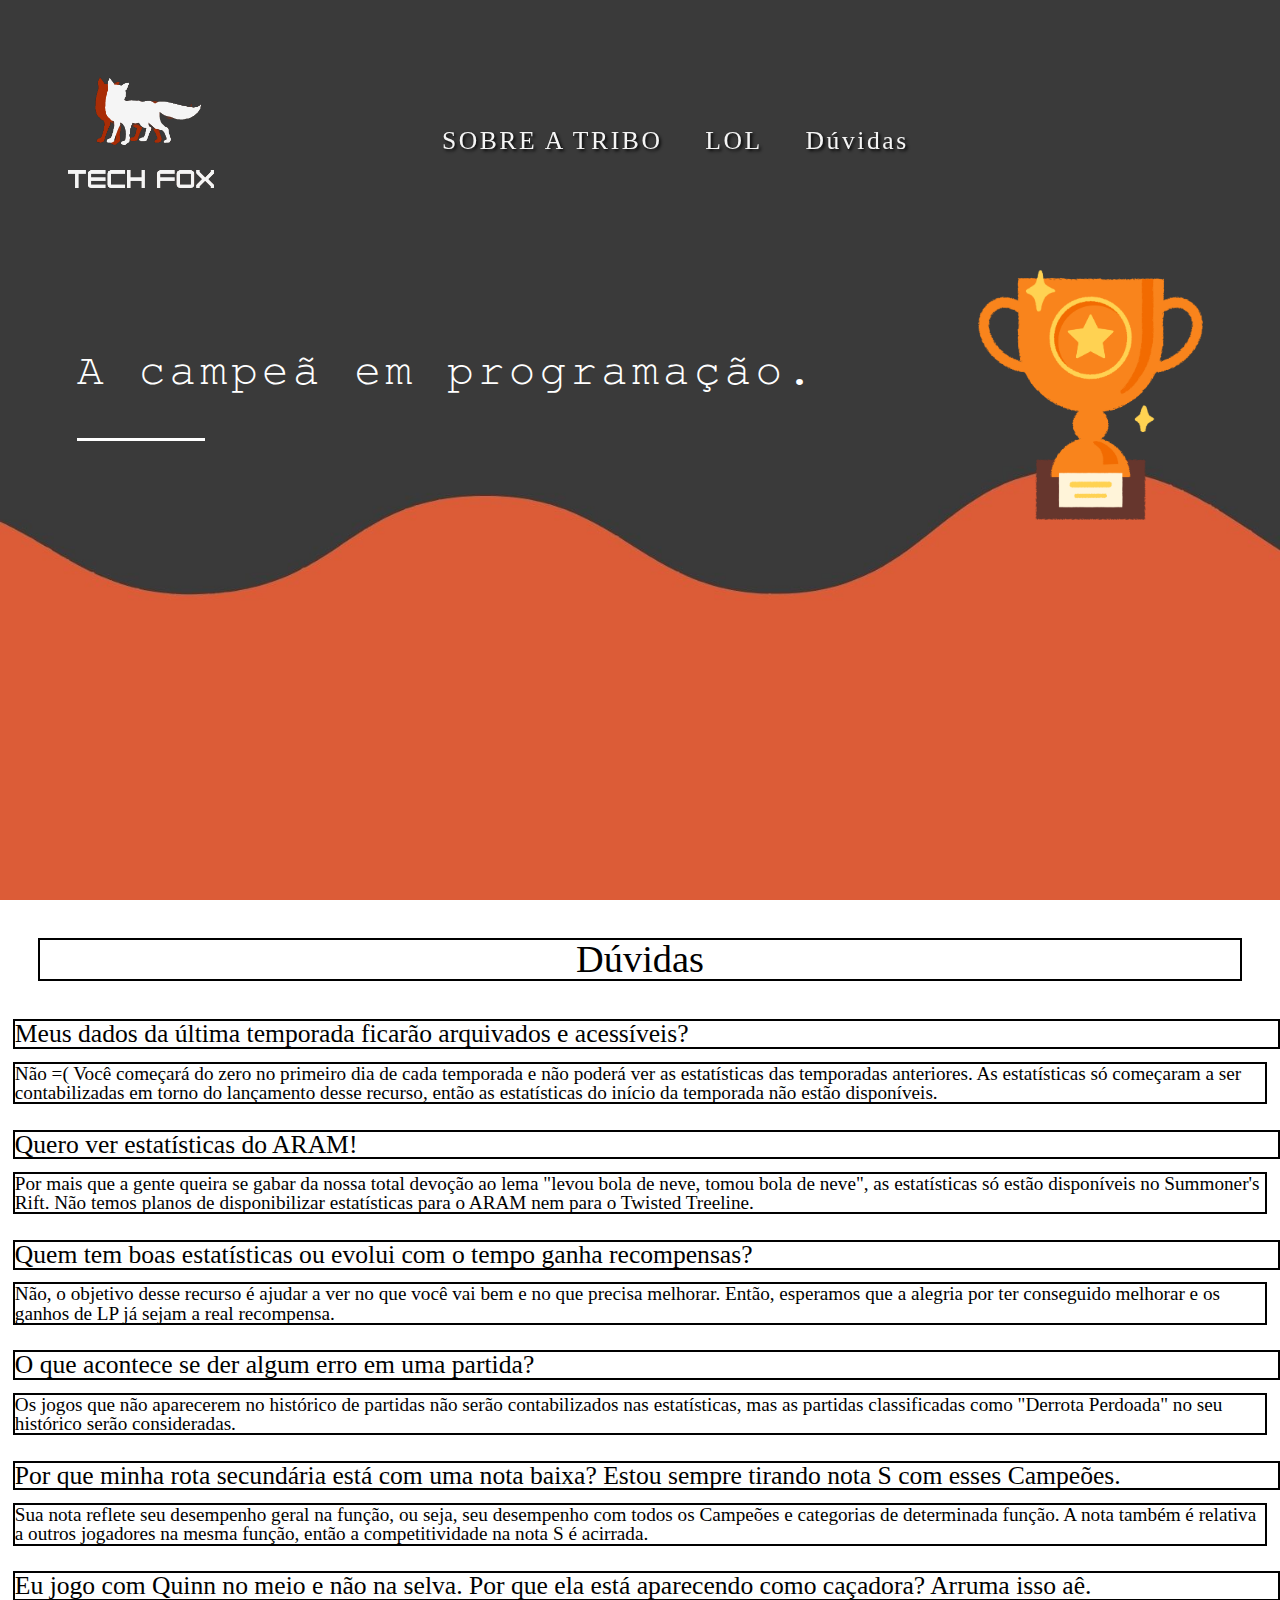
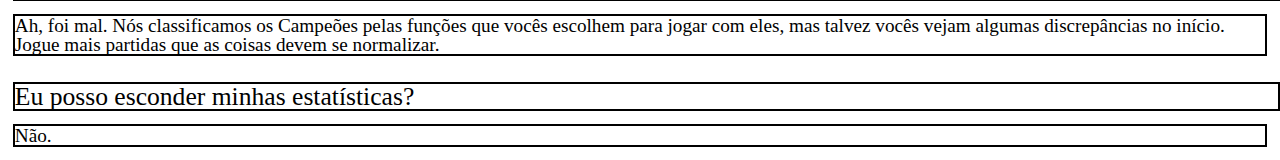
==== duvidas.html @ dd0051ae "Site" ====
<!DOCTYPE html>
<html lang="en">
<head>
    <meta charset="UTF-8">
    <meta http-equiv="X-UA-Compatible" content="IE=edge">
    <meta name="viewport" content="width=device-width, initial-scale=1.0">
    <link rel="stylesheet" type="text/css" href="css/reset.css">
    <link rel="stylesheet" type="text/css" href="css-site/cabecalho-tf.css">
    <link rel="stylesheet" type="text/css" href="css-site/inicio-tf.css">
    <link rel="stylesheet" type="text/css" href="css-site/sobreatribo-tf.css">
    <link rel="stylesheet" type="text/css" href="css-site/dúvidas-tf.css">
    <link rel="icon" href="img-site/icon-tf.png" type="image/x-icon"/>
    <title>Tech Fox</title>
</head>
<body>
    <header id="menuBarra">
        <div id="cabecalho" class="cabecalho">
            <div style="display: flex; align-items: center;">
                <img src="img-site/logo-tf.png" alt="logo" class="tfImg" id="menuLogo">
            </div>
            
            <div class="menu-toggle">
                <div class="one"></div>
                <div class="two"></div>
                <div class="three"></div>
            </div>
            <nav class="barraNavegar">
                <ul>
                    <li><a href="#sobreatribo">SOBRE A TRIBO</a></li>
                    <li><a href="index.html">LOL</a></li>
                    <li><a href="duvidas.html"> Dúvidas </a></li>
                </ul>
            </nav>
        </div>
    </header>
    <main>
        <section id="home">
            <div class="homeItens">
                <div class=homeItensBlocos>
                    <h1>A campeã em programação.</h1>
                    <div class="homeLinha"></div>
                </div>
                <img src="img-site/trofeu-tf.png" alt="trofeu" class="trofeu">
            </div>
        </section>
        <section id="#dúvida">
            <h2 class="titulo-duvida">Dúvidas</h2>
        </section>

        <section>
            <h2>Meus dados da última temporada ficarão arquivados e acessíveis?</h2>
            <p>Não =( Você começará do zero no primeiro dia de cada temporada e não poderá ver as estatísticas das temporadas anteriores. As estatísticas
                 só começaram a ser contabilizadas em torno do lançamento desse recurso, então as estatísticas do início da temporada não estão disponíveis.
            </p>
        </section>

        <section>
            <h2>Quero ver estatísticas do ARAM!</h2>
            <p>Por mais que a gente queira se gabar da nossa total devoção ao lema "levou bola de neve, tomou bola de neve", as estatísticas só
                estão disponíveis no Summoner's Rift. Não temos planos de disponibilizar estatísticas para o ARAM nem para o Twisted Treeline.
            </p>
        </section>

        <section>
            <h2>Quem tem boas estatísticas ou evolui com o tempo ganha recompensas?</h2>
            <p>Não, o objetivo desse recurso é ajudar a ver no que você vai bem e no que precisa melhorar. Então, esperamos que a alegria por ter conseguido melhorar e os ganhos de
                 LP já sejam a real recompensa.
            </p>
        </section>

        <section>
            <h2>O que acontece se der algum erro em uma partida?</h2>
            <p>Os jogos que não aparecerem no histórico de partidas não serão contabilizados nas estatísticas, mas as partidas classificadas 
                como "Derrota Perdoada" no seu histórico serão consideradas.</p>
        </section>

        <section>
            <h2>Por que minha rota secundária está com uma nota baixa? Estou sempre tirando nota S com esses Campeões.</h2>
            <p>Sua nota reflete seu desempenho geral na função, ou seja, seu desempenho com todos os Campeões e categorias de determinada função.
                 A nota também é relativa a outros jogadores na mesma função, então a competitividade na nota S é acirrada.</p>
        </section>

        <section>
            <h2>Eu jogo com Quinn no meio e não na selva. Por que ela está aparecendo como caçadora? Arruma isso aê.</h2>
            <p>Ah, foi mal. Nós classificamos os Campeões pelas funções que vocês escolhem para jogar com eles, mas talvez vocês vejam algumas
                 discrepâncias no início. Jogue mais partidas que as coisas devem se normalizar.</p>
        </section>

        <section>
            <h2> Eu posso esconder minhas estatísticas?</h2>
            <p>Não.</p>
        </section>
        
    </main>
    <footer></footer>
    <script src="js-site/diminuirmenu.js"></script>
    <script src="js/scroll.js"></script>
</body>
</html>
---- css-site/cabecalho-tf.css ----
body {
    width: 100%; 
}

#cabecalho {
    opacity: 95%;
    width: 100%;
    display: flex;
    margin: 1%;
    align-items: center;
    justify-content: space-between;
    position: fixed;
    /*background: #444444;*/
    z-index: 1000;
    font-family: 'Trebuchet MS', 'Lucida Sans Unicode', 'Lucida Grande', 'Lucida Sans', Arial, sans-serif;
    transition: 0.8s;
}



.tfImg{
   position: relative;
   width: 20vw;
   transition: 0.8s;
}

.barraNavegar li {
    display: inline-block;
    text-decoration: none;
    height: 100%;
    margin: 0 0 0 3vw;
    text-shadow: black 0.15vw 0.15vw 0.25vw;
    position: relative;
    right: 30vw;
}

.barraNavegar a {
    /*font-family:FreeMono, monospace;*/
    font-family: fantasy;
    font-size: 2vw;
    letter-spacing: 0.2vw;
    text-decoration: none;
    color: white;
    display: inline-block;
}

.barraNavegar a:hover {
    color: #f04324; 
}
---- css-site/inicio-tf.css ----
body{
    /*background-color: #f04324;*/
}

#home {
    background-image: url("../img-site/fundo-tf1.jpg");
    background-repeat: no-repeat;
    background-size: 100% 100%;
    width: 100vw;
    height: 100vh;
}

#home h1{
    font: 5vh FreeMono, monospace	;
    letter-spacing: 0.3vw;
    color: white;
}

.homeItens {
    position: relative;
    top: 30vh;
    display: flex;
    justify-content: space-between;
    padding: 0 6vw;
    align-items: center;
}

.homeLinha {
    width: 8em;
    height: 0.2em;
    background-color: white;
    margin-top: 5vh;
}

.trofeu {
    width: 20%;
}

.sobre-titulo {
    margin-top: 10vh;
    font-family: Spiegel, "Arial Narrow", Arial, sans-serif;
    font-size: 3vw;
    text-align: center;
    margin-bottom: 2vh;
}

.sobre-texto p {
    font-family: Spiegel, "Arial Narrow", Arial, sans-serif;
    letter-spacing: 0.03rem;
    text-size-adjust: 100%;
    line-height: 2vw;
    font-size: 1.7vw;
    padding: 0 10vw;
}
---- css-site/sobreatribo-tf.css ----
.equipe{
    margin: 3vw 2vw;
}

.equipe img {
    display: inline-block;
    border: 0.2vw solid black;
    border-radius: 25vw;
    width: 12vw;
    height: 12vw;
}

.texto {
    display: inline-block;
    vertical-align: top;
    margin: 2vw 1.4vw;
    
}

.texto h2 {
    padding: 0vw 0vw 1vw ;
    font-size: 1;
}

.texto p {
    padding: 0vw 0vw 1vw;
    font-size: 1;
}
---- css-site/dúvidas-tf.css ----
.perguntas {
    border: 0.2vw solid black;


}

.titulo-duvida {
    margin: 3vw;
    font-size: 3vw;
    text-align: center;
}
h2{
    margin:2vw 0vw 1vw 1vw;
    font-size: 2vw;
    border: 0.2vw solid black;
}

p{
    margin: 1vw;
    font-size: 1.5vw;
    border: 0.2vw solid black;
}
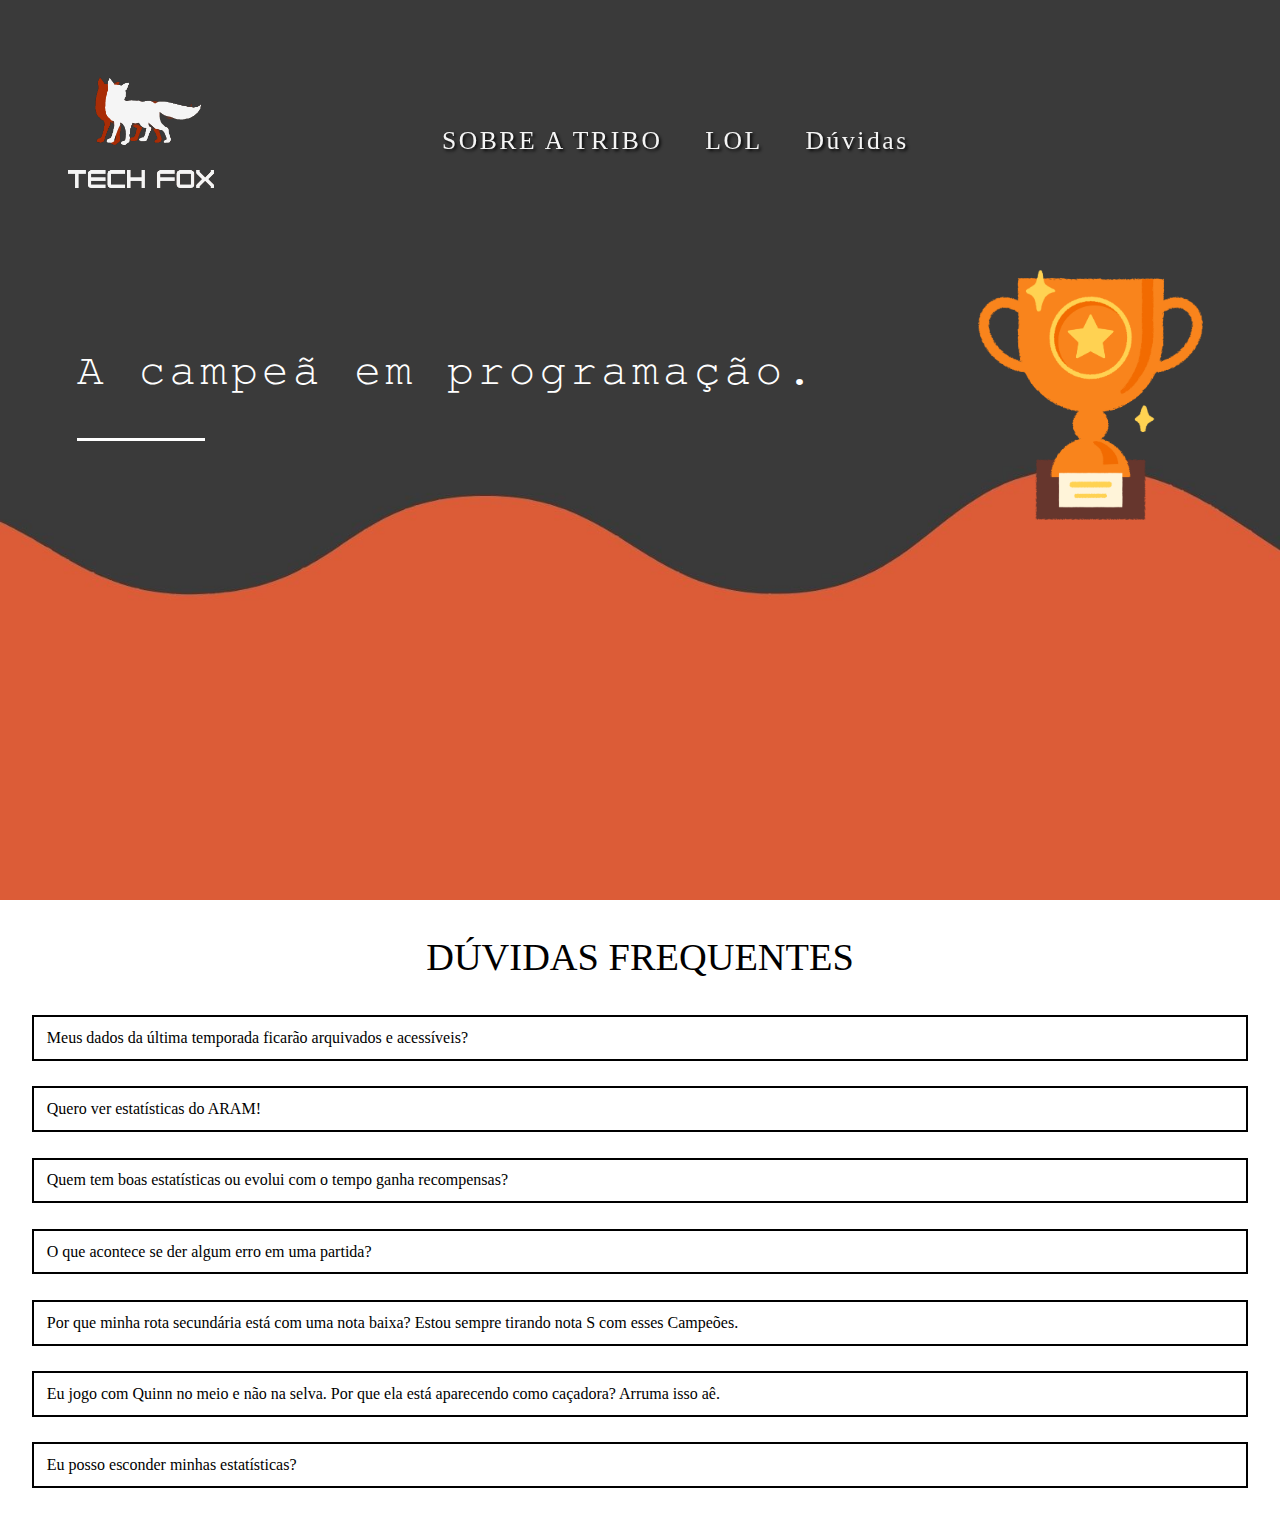
==== commit f1d051f0: "ajuste" ====
--- a/duvidas.html
+++ b/duvidas.html
@@ -43,57 +43,58 @@
                 <img src="img-site/trofeu-tf.png" alt="trofeu" class="trofeu">
             </div>
         </section>
-        <section id="#dúvida">
-            <h2 class="titulo-duvida">Dúvidas</h2>
+        <section id="#duvida">
+            <h2 class="titulo-duvida">Dúvidas Frequentes</h2>
         </section>
 
-        <section>
-            <h2>Meus dados da última temporada ficarão arquivados e acessíveis?</h2>
-            <p>Não =( Você começará do zero no primeiro dia de cada temporada e não poderá ver as estatísticas das temporadas anteriores. As estatísticas
+        <section class="perguntas">
+            <h2  class="resposta-titulo">Meus dados da última temporada ficarão arquivados e acessíveis?</h2>
+            <p class="resposta">Não. Você começará do zero no primeiro dia de cada temporada e não poderá ver as estatísticas das temporadas anteriores. As estatísticas
                  só começaram a ser contabilizadas em torno do lançamento desse recurso, então as estatísticas do início da temporada não estão disponíveis.
             </p>
         </section>
 
-        <section>
-            <h2>Quero ver estatísticas do ARAM!</h2>
-            <p>Por mais que a gente queira se gabar da nossa total devoção ao lema "levou bola de neve, tomou bola de neve", as estatísticas só
+        <section class="perguntas">
+            <h2  class="resposta-titulo">Quero ver estatísticas do ARAM!</h2>
+            <p class="resposta">Por mais que a gente queira se gabar da nossa total devoção ao lema "levou bola de neve, tomou bola de neve", as estatísticas só
                 estão disponíveis no Summoner's Rift. Não temos planos de disponibilizar estatísticas para o ARAM nem para o Twisted Treeline.
             </p>
         </section>
 
-        <section>
-            <h2>Quem tem boas estatísticas ou evolui com o tempo ganha recompensas?</h2>
-            <p>Não, o objetivo desse recurso é ajudar a ver no que você vai bem e no que precisa melhorar. Então, esperamos que a alegria por ter conseguido melhorar e os ganhos de
+        <section class="perguntas">
+            <h2  class="resposta-titulo">Quem tem boas estatísticas ou evolui com o tempo ganha recompensas?</h2>
+            <p class="resposta">Não, o objetivo desse recurso é ajudar a ver no que você vai bem e no que precisa melhorar. Então, esperamos que a alegria por ter conseguido melhorar e os ganhos de
                  LP já sejam a real recompensa.
             </p>
         </section>
 
-        <section>
-            <h2>O que acontece se der algum erro em uma partida?</h2>
-            <p>Os jogos que não aparecerem no histórico de partidas não serão contabilizados nas estatísticas, mas as partidas classificadas 
+        <section class="perguntas">
+            <h2  class="resposta-titulo">O que acontece se der algum erro em uma partida?</h2>
+            <p class="resposta">Os jogos que não aparecerem no histórico de partidas não serão contabilizados nas estatísticas, mas as partidas classificadas 
                 como "Derrota Perdoada" no seu histórico serão consideradas.</p>
         </section>
 
-        <section>
-            <h2>Por que minha rota secundária está com uma nota baixa? Estou sempre tirando nota S com esses Campeões.</h2>
-            <p>Sua nota reflete seu desempenho geral na função, ou seja, seu desempenho com todos os Campeões e categorias de determinada função.
+        <section class="perguntas">
+            <h2    class="resposta-titulo">Por que minha rota secundária está com uma nota baixa? Estou sempre tirando nota S com esses Campeões.</h2>
+            <p class="resposta">Sua nota reflete seu desempenho geral na função, ou seja, seu desempenho com todos os Campeões e categorias de determinada função.
                  A nota também é relativa a outros jogadores na mesma função, então a competitividade na nota S é acirrada.</p>
         </section>
 
-        <section>
-            <h2>Eu jogo com Quinn no meio e não na selva. Por que ela está aparecendo como caçadora? Arruma isso aê.</h2>
-            <p>Ah, foi mal. Nós classificamos os Campeões pelas funções que vocês escolhem para jogar com eles, mas talvez vocês vejam algumas
+        <section class="perguntas">
+            <h2  class="resposta-titulo">Eu jogo com Quinn no meio e não na selva. Por que ela está aparecendo como caçadora? Arruma isso aê.</h2>
+            <p class="resposta">Ah, foi mal. Nós classificamos os Campeões pelas funções que vocês escolhem para jogar com eles, mas talvez vocês vejam algumas
                  discrepâncias no início. Jogue mais partidas que as coisas devem se normalizar.</p>
         </section>
 
-        <section>
-            <h2> Eu posso esconder minhas estatísticas?</h2>
-            <p>Não.</p>
+        <section class="perguntas">
+            <h2  class="resposta-titulo"> Eu posso esconder minhas estatísticas?</h2>
+            <p class="resposta">Não.</p>
         </section>
         
     </main>
     <footer></footer>
     <script src="js-site/diminuirmenu.js"></script>
+    <script src="js-site/duvidas.js"></script>
     <script src="js/scroll.js"></script>
 </body>
 </html>
--- a/css-site/dúvidas-tf.css
+++ b/css-site/dúvidas-tf.css
@@ -1,6 +1,12 @@
 .perguntas {
     border: 0.2vw solid black;
+    margin: 2vw 2.5vw;
+    padding: 1vw;
 
+}
+
+.perguntas:hover {
+    transform: scale(1.04);
 
 }
 
@@ -8,15 +14,25 @@
     margin: 3vw;
     font-size: 3vw;
     text-align: center;
+    text-transform: uppercase;
 }
-h2{
-    margin:2vw 0vw 1vw 1vw;
-    font-size: 2vw;
-    border: 0.2vw solid black;
+
+h2 {
+    font-size: 1.5;
+}
+
+h2.on {
+    margin:1vw 0vw 1vw 1vw;
+    font-size: 1.5vw;
+    
 }
 
 p{
-    margin: 1vw;
-    font-size: 1.5vw;
-    border: 0.2vw solid black;
+    display: none;
 }
+
+p.on{
+    display: inline;
+    margin: 2vw 0;
+    font-size: 1.2vw;
+}
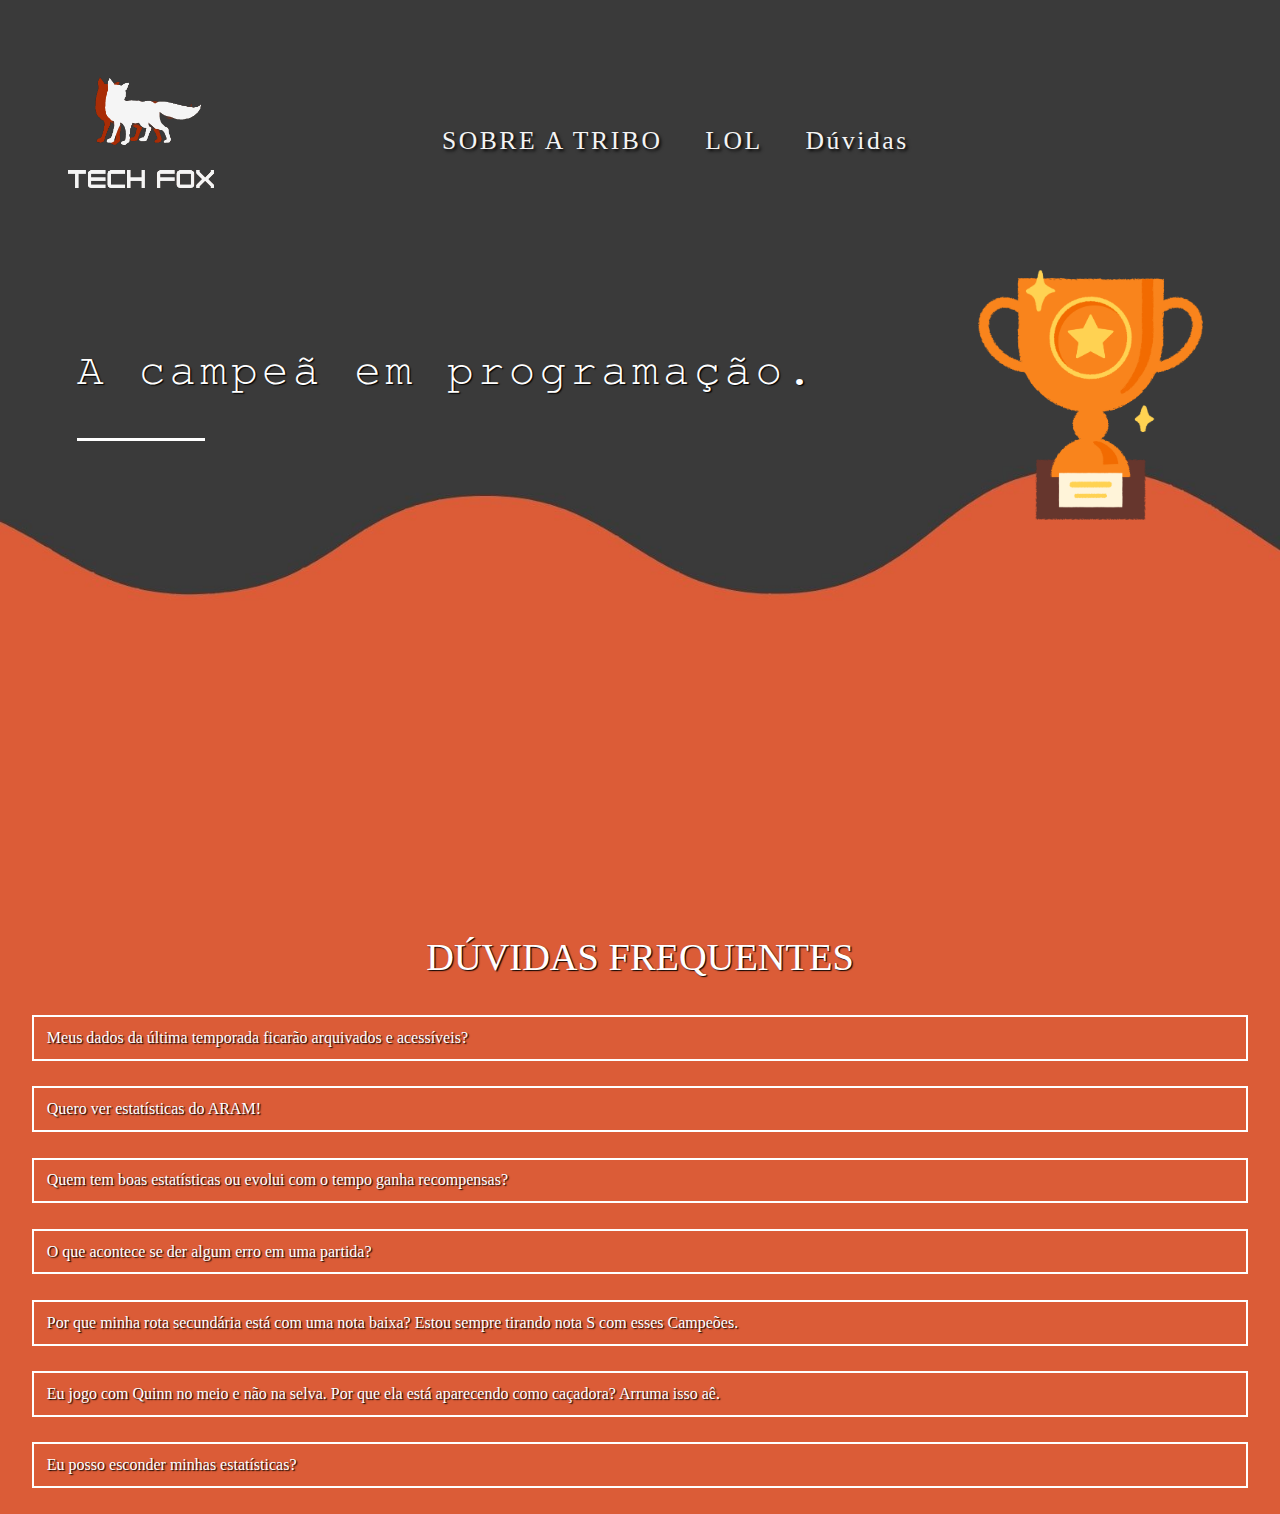
==== commit bafe76a4: "Merge pull request #23 from TechFox316/Diego" ====
--- a/duvidas.html
+++ b/duvidas.html
@@ -26,9 +26,9 @@
             </div>
             <nav class="barraNavegar">
                 <ul>
-                    <li><a href="#sobreatribo">SOBRE A TRIBO</a></li>
+                    <li><a href="techfox.html">SOBRE A TRIBO</a></li>
                     <li><a href="index.html">LOL</a></li>
-                    <li><a href="duvidas.html"> Dúvidas </a></li>
+                    <li><a href="#duvida"> Dúvidas </a></li>
                 </ul>
             </nav>
         </div>
@@ -43,7 +43,7 @@
                 <img src="img-site/trofeu-tf.png" alt="trofeu" class="trofeu">
             </div>
         </section>
-        <section id="#duvida">
+        <section id="duvida">
             <h2 class="titulo-duvida">Dúvidas Frequentes</h2>
         </section>
 
@@ -90,10 +90,13 @@
             <h2  class="resposta-titulo"> Eu posso esconder minhas estatísticas?</h2>
             <p class="resposta">Não.</p>
         </section>
-        
+        <section>
+            <p>Tem outra duvida? entre em contato clicando</p>
+        </section>
     </main>
-    <footer></footer>
-    <script src="js-site/diminuirmenu.js"></script>
+    <footer>
+        <p>Tem outra duvida? entre em contato clicando</p>
+    </footer>
     <script src="js-site/duvidas.js"></script>
     <script src="js/scroll.js"></script>
 </body>
--- a/css-site/cabecalho-tf.css
+++ b/css-site/cabecalho-tf.css
@@ -9,7 +9,7 @@
     margin: 1%;
     align-items: center;
     justify-content: space-between;
-    position: fixed;
+    position: absolute;
     /*background: #444444;*/
     z-index: 1000;
     font-family: 'Trebuchet MS', 'Lucida Sans Unicode', 'Lucida Grande', 'Lucida Sans', Arial, sans-serif;
--- a/css-site/inicio-tf.css
+++ b/css-site/inicio-tf.css
@@ -1,5 +1,7 @@
 body{
-    /*background-color: #f04324;*/
+    background: #db5c37;
+    color: #ffffff;
+    text-shadow: 0.1vw 0.1vw 0.1vw black;
 }
 
 #home {
--- a/css-site/sobreatribo-tf.css
+++ b/css-site/sobreatribo-tf.css
@@ -1,28 +1,30 @@
 .equipe{
-    margin: 3vw 2vw;
+    margin: 5vw 10vw;
+    text-shadow: 0.1vw 0.1vw 0.1vw black;
 }
 
 .equipe img {
     display: inline-block;
-    border: 0.2vw solid black;
+    background: #cccccc;
+    border: 0.2vw solid #ffffff;
     border-radius: 25vw;
-    width: 12vw;
-    height: 12vw;
+    width: 15vw;
+    height: 15vw;
 }
 
 .texto {
     display: inline-block;
     vertical-align: top;
-    margin: 2vw 1.4vw;
+    margin: 2vw 3vw;
     
 }
 
 .texto h2 {
-    padding: 0vw 0vw 1vw ;
-    font-size: 1;
+    padding: 0vw 0vw 1.5vw ;
+    font-size: 1.8vw;
 }
 
 .texto p {
     padding: 0vw 0vw 1vw;
-    font-size: 1;
-}+    font-size: 1.5vw;
+}
--- a/css-site/dúvidas-tf.css
+++ b/css-site/dúvidas-tf.css
@@ -1,5 +1,12 @@
+body {
+    background: #db5c37;
+    color: #ffffff;
+    text-shadow: 0.2vw 0.2vw 0.2 black;
+}
+
 .perguntas {
-    border: 0.2vw solid black;
+    
+    border: 0.2vw solid #ffffff;
     margin: 2vw 2.5vw;
     padding: 1vw;
 
@@ -7,7 +14,8 @@
 
 .perguntas:hover {
     transform: scale(1.04);
-
+    color: #3b3a3a;
+    border-color: #3b3a3a;
 }
 
 .titulo-duvida {
@@ -22,9 +30,8 @@
 }
 
 h2.on {
-    margin:1vw 0vw 1vw 1vw;
+    margin:0vw 0vw 1vw 1vw;
     font-size: 1.5vw;
-    
 }
 
 p{
@@ -33,6 +40,6 @@
 
 p.on{
     display: inline;
-    margin: 2vw 0;
+    margin: 2vw 1vw;
     font-size: 1.2vw;
 }
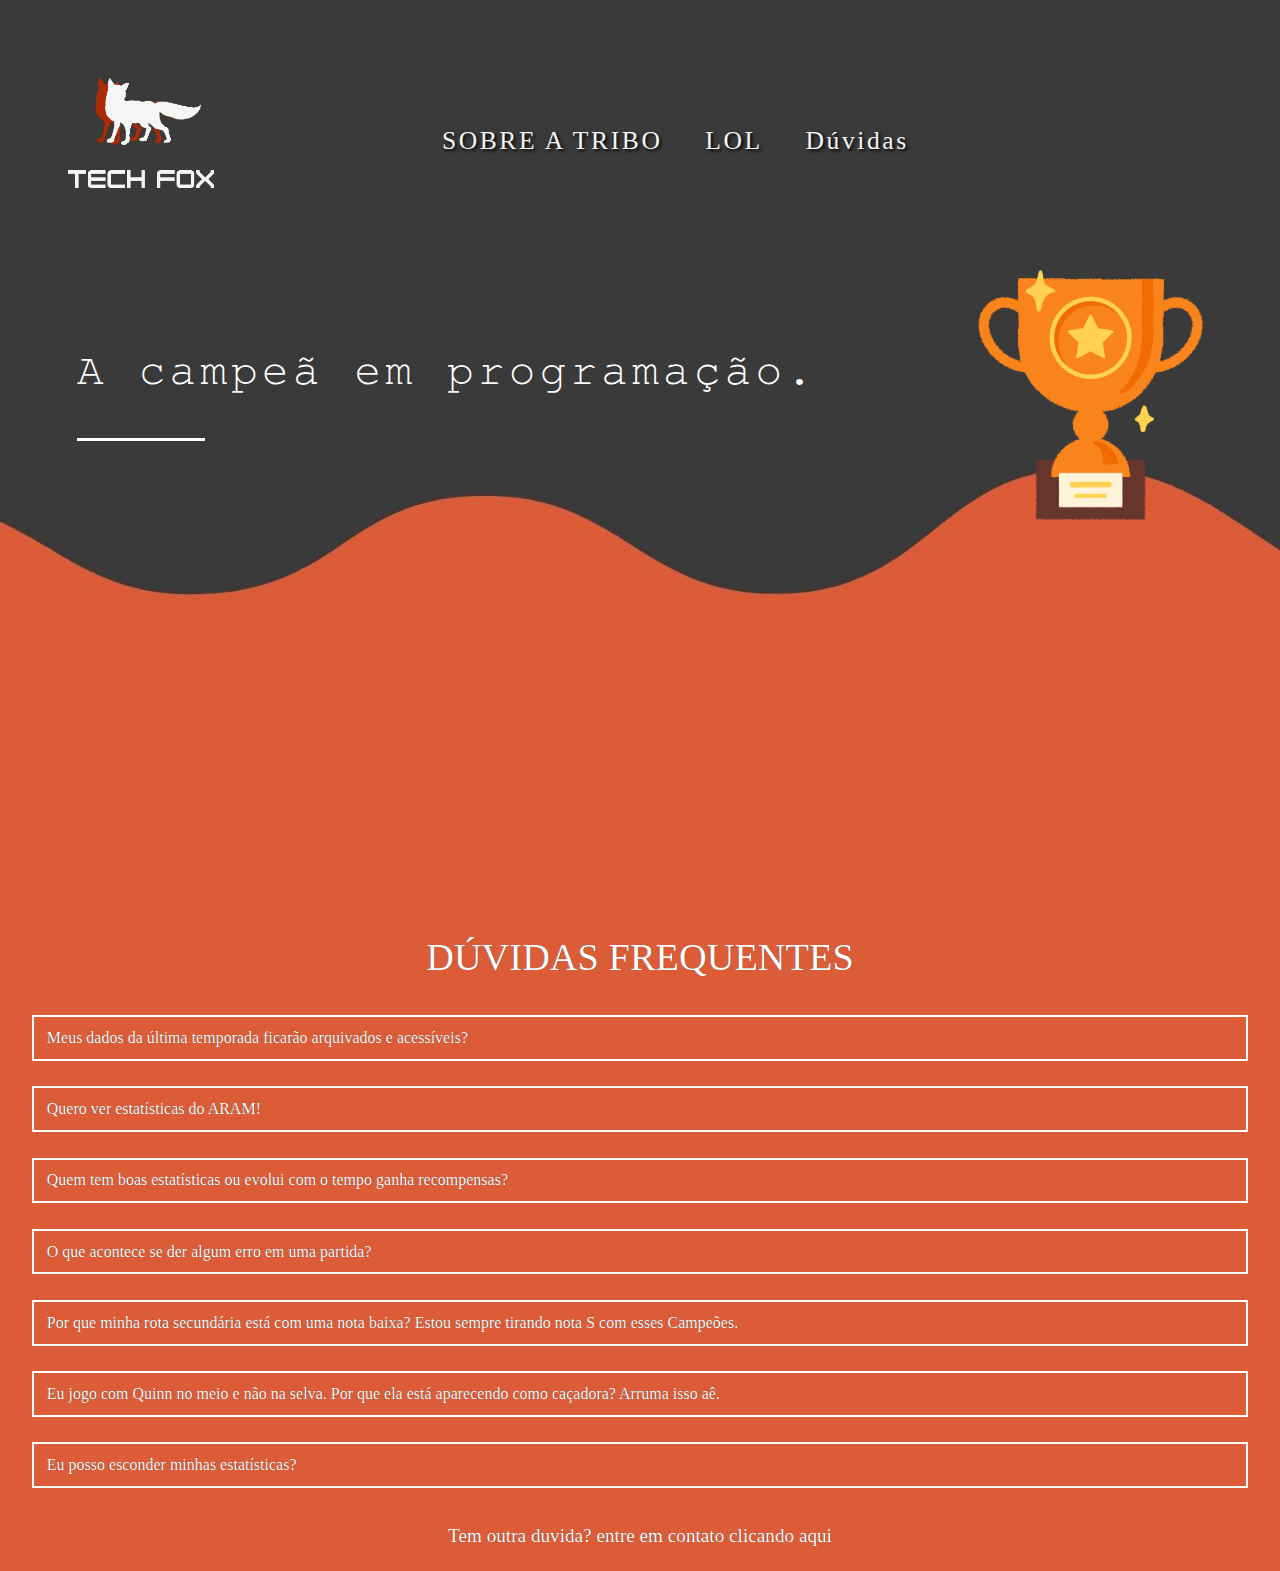
==== commit 75e1153d: "Merge pull request #25 from TechFox316/Diego" ====
--- a/duvidas.html
+++ b/duvidas.html
@@ -90,12 +90,10 @@
             <h2  class="resposta-titulo"> Eu posso esconder minhas estatísticas?</h2>
             <p class="resposta">Não.</p>
         </section>
-        <section>
-            <p>Tem outra duvida? entre em contato clicando</p>
-        </section>
+        
     </main>
     <footer>
-        <p>Tem outra duvida? entre em contato clicando</p>
+        <p class="suporte">Tem outra duvida? entre em contato clicando <a href="https://support-leagueoflegends.riotgames.com/hc/pt-br/requests/new" target="_blank">aqui</a> </p>
     </footer>
     <script src="js-site/duvidas.js"></script>
     <script src="js/scroll.js"></script>
--- a/css-site/sobreatribo-tf.css
+++ b/css-site/sobreatribo-tf.css
@@ -5,6 +5,7 @@
 
 .equipe img {
     display: inline-block;
+    float: left;
     background: #cccccc;
     border: 0.2vw solid #ffffff;
     border-radius: 25vw;
@@ -16,7 +17,7 @@
     display: inline-block;
     vertical-align: top;
     margin: 2vw 3vw;
-    
+    width: 50vw;
 }
 
 .texto h2 {
@@ -25,6 +26,6 @@
 }
 
 .texto p {
-    padding: 0vw 0vw 1vw;
+    padding: 2vw 0vw 0vw;
     font-size: 1.5vw;
 }
--- a/css-site/dúvidas-tf.css
+++ b/css-site/dúvidas-tf.css
@@ -1,7 +1,7 @@
 body {
     background: #db5c37;
     color: #ffffff;
-    text-shadow: 0.2vw 0.2vw 0.2 black;
+    text-shadow: 0vw 0vw 0 black;
 }
 
 .perguntas {
@@ -34,12 +34,30 @@
     font-size: 1.5vw;
 }
 
-p{
+.resposta{
     display: none;
 }
 
-p.on{
+.resposta.on{
     display: inline;
     margin: 2vw 1vw;
     font-size: 1.2vw;
 }
+
+.suporte {
+    text-align: center;
+    font-size: 1.5vw;
+    margin: 3vw 0 2vw;
+    text-decoration: none;
+    color: #ffffff;
+}
+
+.suporte a {
+    text-decoration: none;
+    color: #ffffff;
+}
+
+.suporte a:hover {
+    text-decoration: underline;
+    color: blue;
+}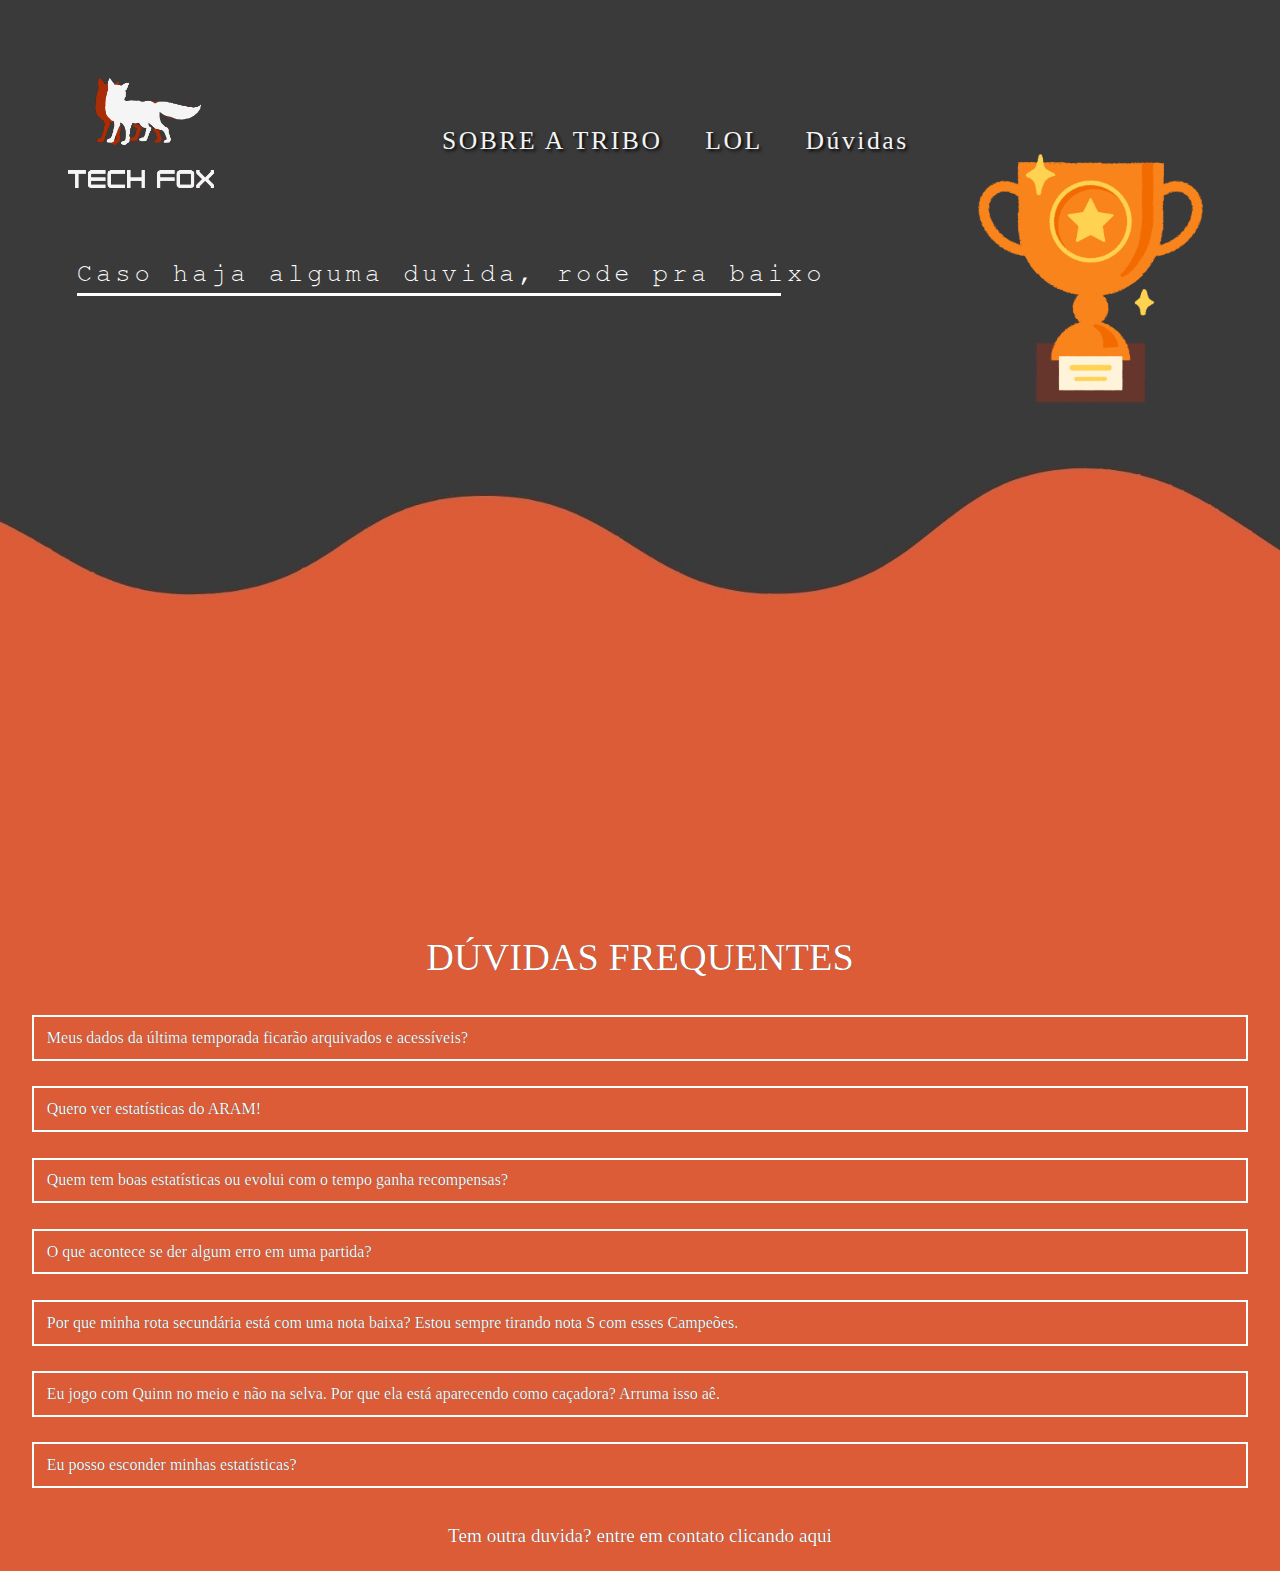
==== commit cab47afc: "site ajustes" ====
--- a/duvidas.html
+++ b/duvidas.html
@@ -37,8 +37,8 @@
         <section id="home">
             <div class="homeItens">
                 <div class=homeItensBlocos>
-                    <h1>A campeã em programação.</h1>
-                    <div class="homeLinha"></div>
+                    <h1>Caso haja alguma duvida, rode pra baixo</h1>
+                    <div class="homeLinha-dvidas"></div>
                 </div>
                 <img src="img-site/trofeu-tf.png" alt="trofeu" class="trofeu">
             </div>
--- a/css-site/inicio-tf.css
+++ b/css-site/inicio-tf.css
@@ -5,7 +5,7 @@
 }
 
 #home {
-    background-image: url("../img-site/fundo-tf1.jpg");
+    background-image: url(../img-site/fundo-tf1.jpg);
     background-repeat: no-repeat;
     background-size: 100% 100%;
     width: 100vw;
@@ -13,14 +13,14 @@
 }
 
 #home h1{
-    font: 5vh FreeMono, monospace	;
+    font: 2vw FreeMono, monospace	;
     letter-spacing: 0.3vw;
     color: white;
 }
 
 .homeItens {
     position: relative;
-    top: 30vh;
+    top: 12vw;
     display: flex;
     justify-content: space-between;
     padding: 0 6vw;
@@ -28,10 +28,10 @@
 }
 
 .homeLinha {
-    width: 8em;
+    width: 69vw;
     height: 0.2em;
     background-color: white;
-    margin-top: 5vh;
+    margin-top: 0.5vw;
 }
 
 .trofeu {
@@ -39,11 +39,11 @@
 }
 
 .sobre-titulo {
-    margin-top: 10vh;
+    margin-top: 3vw;
     font-family: Spiegel, "Arial Narrow", Arial, sans-serif;
     font-size: 3vw;
     text-align: center;
-    margin-bottom: 2vh;
+    margin-bottom: 2vw;
 }
 
 .sobre-texto p {
--- a/css-site/dúvidas-tf.css
+++ b/css-site/dúvidas-tf.css
@@ -2,6 +2,13 @@
     background: #db5c37;
     color: #ffffff;
     text-shadow: 0vw 0vw 0 black;
+}
+
+.homeLinha-dvidas {
+    width: 55vw;
+    height: 0.2em;
+    background-color: white;
+    margin-top: 0.5vw;
 }
 
 .perguntas {
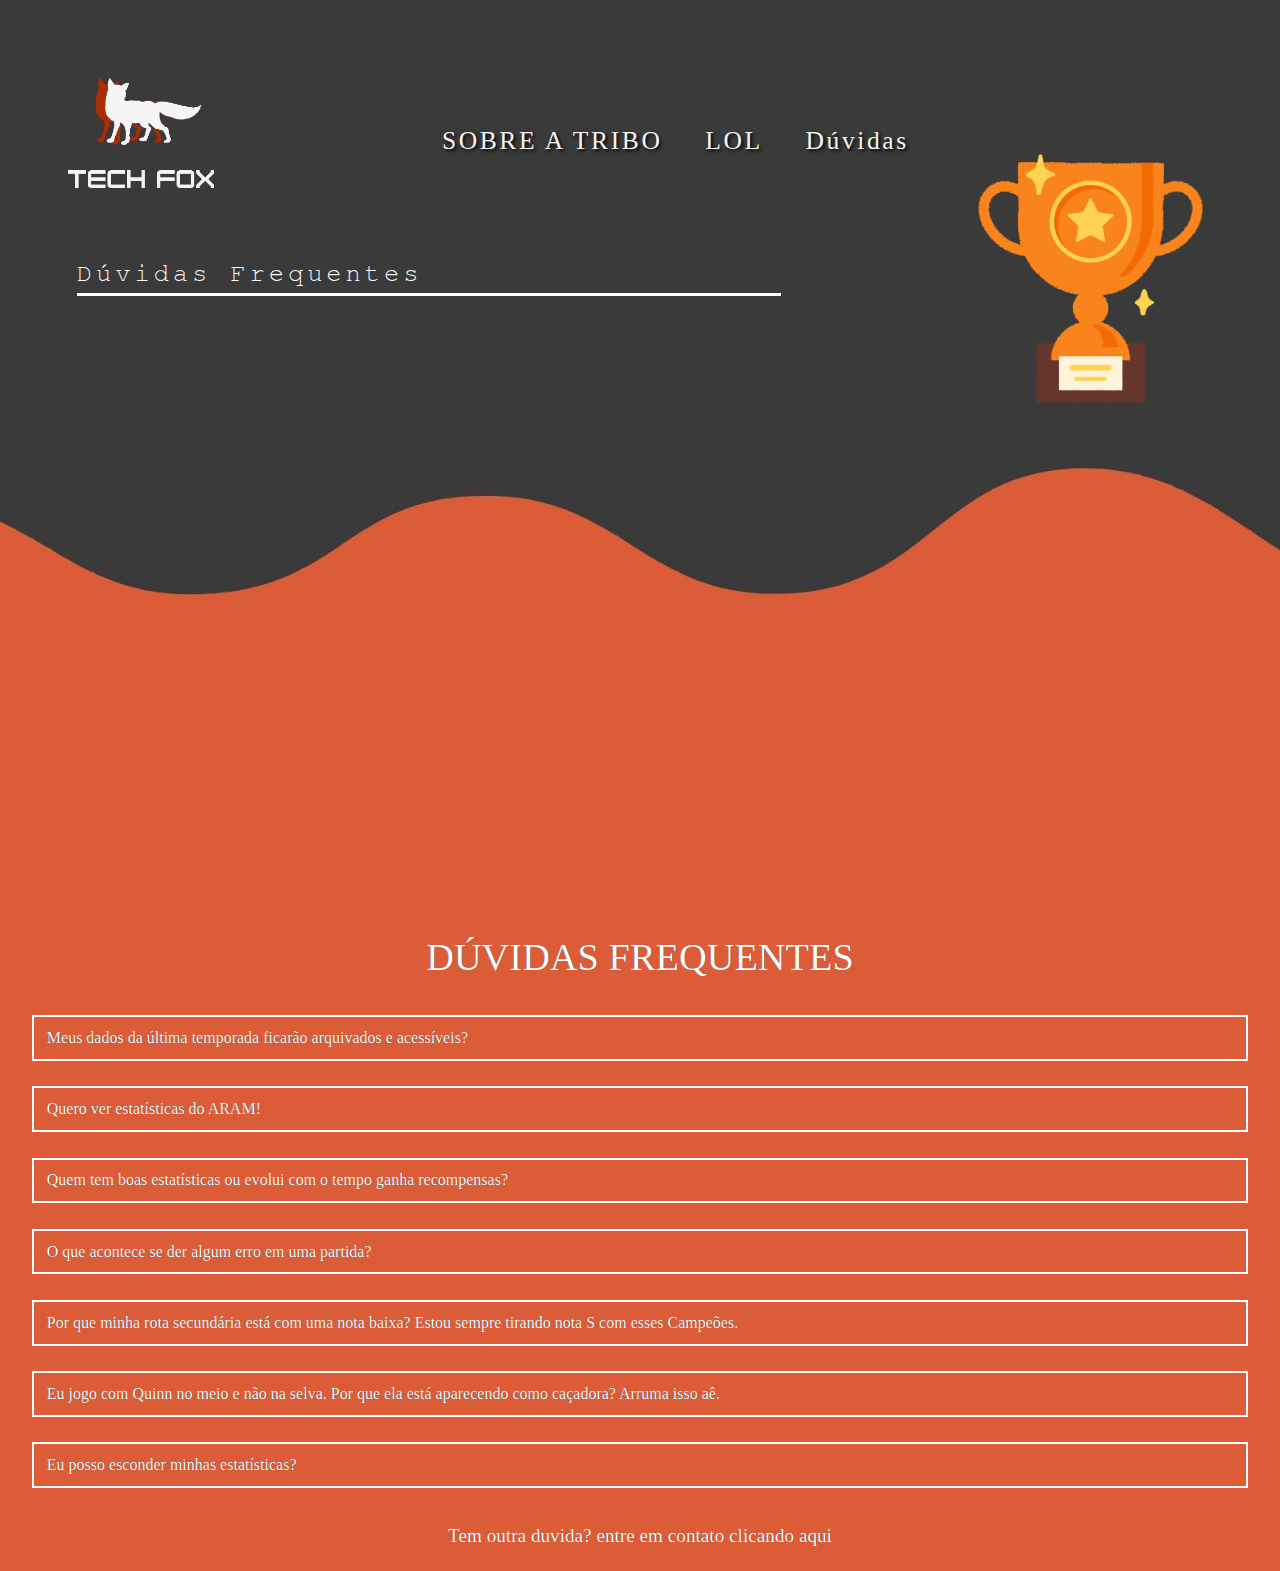
==== commit ec33093e: "commit ajeitador" ====
--- a/duvidas.html
+++ b/duvidas.html
@@ -37,7 +37,7 @@
         <section id="home">
             <div class="homeItens">
                 <div class=homeItensBlocos>
-                    <h1>Caso haja alguma duvida, rode pra baixo</h1>
+                    <h1>Dúvidas Frequentes</h1>
                     <div class="homeLinha-dvidas"></div>
                 </div>
                 <img src="img-site/trofeu-tf.png" alt="trofeu" class="trofeu">
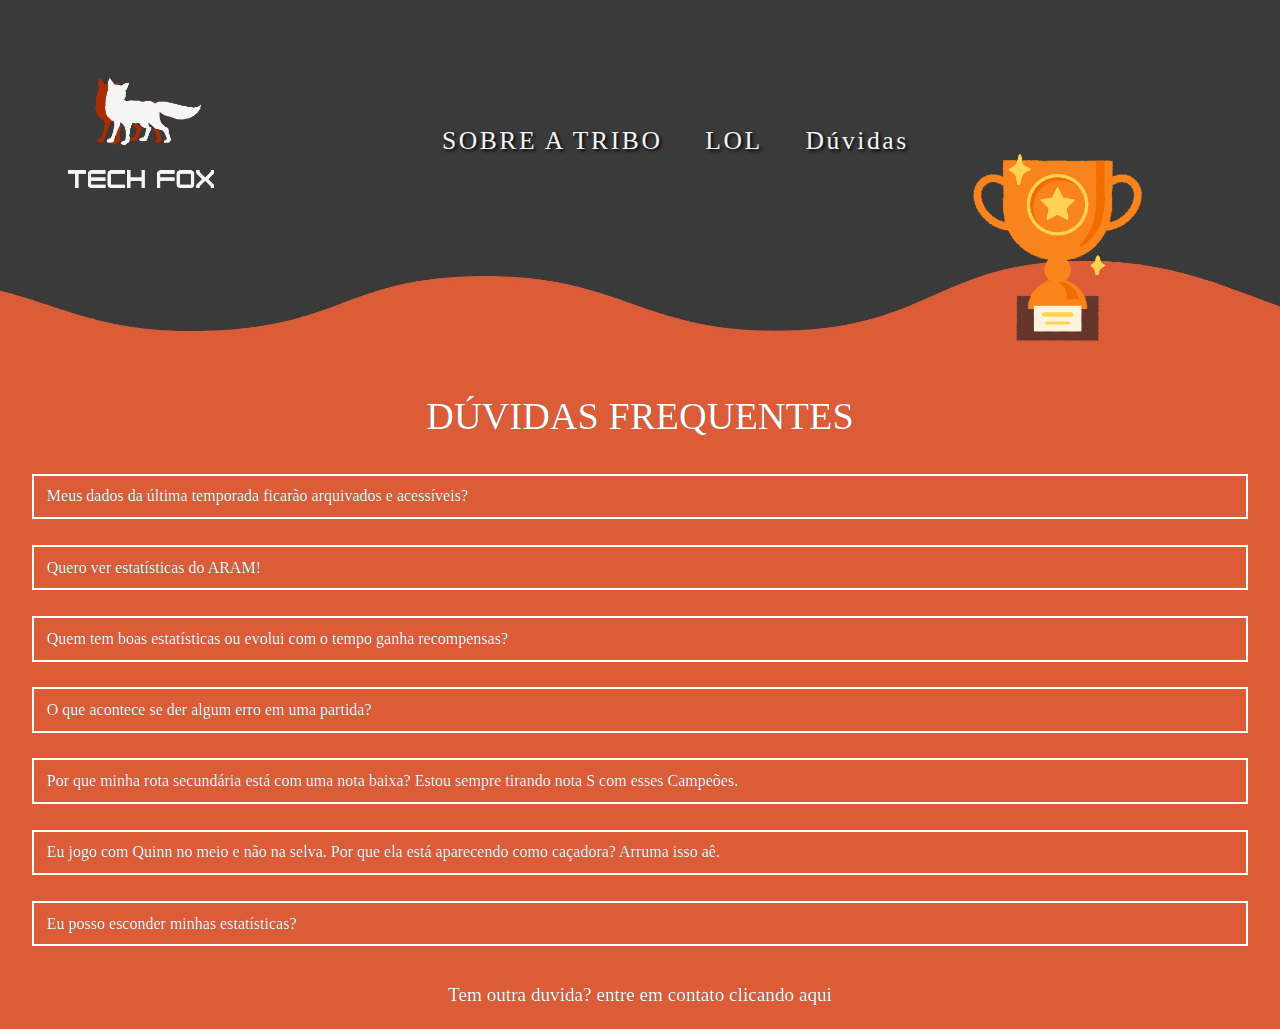
==== commit c48bd4d9: "ajustes sites 2" ====
--- a/duvidas.html
+++ b/duvidas.html
@@ -36,10 +36,6 @@
     <main>
         <section id="home">
             <div class="homeItens">
-                <div class=homeItensBlocos>
-                    <h1>Dúvidas Frequentes</h1>
-                    <div class="homeLinha-dvidas"></div>
-                </div>
                 <img src="img-site/trofeu-tf.png" alt="trofeu" class="trofeu">
             </div>
         </section>
--- a/css-site/inicio-tf.css
+++ b/css-site/inicio-tf.css
@@ -7,9 +7,9 @@
 #home {
     background-image: url(../img-site/fundo-tf1.jpg);
     background-repeat: no-repeat;
-    background-size: 100% 100%;
+    background-size: 100% 140%;
     width: 100vw;
-    height: 100vh;
+    height: 28vw;
 }
 
 #home h1{
@@ -28,14 +28,16 @@
 }
 
 .homeLinha {
-    width: 69vw;
+    width: 18.5vw;
     height: 0.2em;
     background-color: white;
     margin-top: 0.5vw;
 }
 
 .trofeu {
-    width: 20%;
+    width: 15%;
+    position: relative;
+    left: 70vw;
 }
 
 .sobre-titulo {
--- a/css-site/dúvidas-tf.css
+++ b/css-site/dúvidas-tf.css
@@ -3,14 +3,14 @@
     color: #ffffff;
     text-shadow: 0vw 0vw 0 black;
 }
-
+/*
 .homeLinha-dvidas {
-    width: 55vw;
+    width: 25.5vw;
     height: 0.2em;
     background-color: white;
-    margin-top: 0.5vw;
+    margin-top: -10vw;
 }
-
+*/
 .perguntas {
     
     border: 0.2vw solid #ffffff;
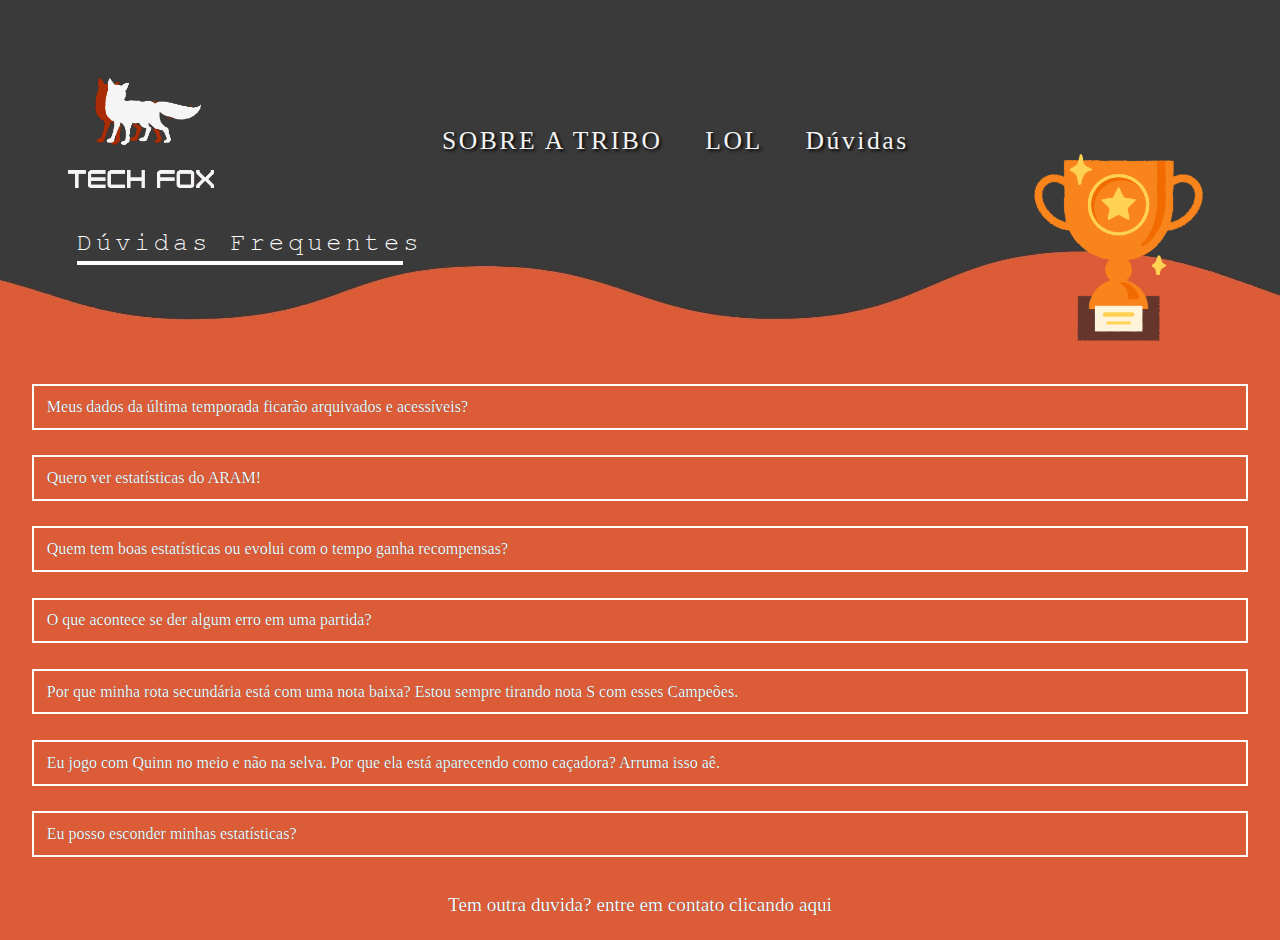
==== commit 764f64ae: "mudança site" ====
--- a/duvidas.html
+++ b/duvidas.html
@@ -36,11 +36,12 @@
     <main>
         <section id="home">
             <div class="homeItens">
+                <div class=homeItensBlocos>
+                    <h1>Dúvidas Frequentes</h1>
+                    <div class="homeLinha-dvidas"></div>
+                </div>
                 <img src="img-site/trofeu-tf.png" alt="trofeu" class="trofeu">
             </div>
-        </section>
-        <section id="duvida">
-            <h2 class="titulo-duvida">Dúvidas Frequentes</h2>
         </section>
 
         <section class="perguntas">
--- a/css-site/inicio-tf.css
+++ b/css-site/inicio-tf.css
@@ -7,7 +7,7 @@
 #home {
     background-image: url(../img-site/fundo-tf1.jpg);
     background-repeat: no-repeat;
-    background-size: 100% 140%;
+    background-size: 100% 135%;
     width: 100vw;
     height: 28vw;
 }
@@ -36,8 +36,6 @@
 
 .trofeu {
     width: 15%;
-    position: relative;
-    left: 70vw;
 }
 
 .sobre-titulo {
@@ -55,4 +53,8 @@
     line-height: 2vw;
     font-size: 1.7vw;
     padding: 0 10vw;
+}
+
+.texto-inicial {
+    margin-top: 5vw;
 }--- a/css-site/dúvidas-tf.css
+++ b/css-site/dúvidas-tf.css
@@ -3,14 +3,14 @@
     color: #ffffff;
     text-shadow: 0vw 0vw 0 black;
 }
-/*
+
 .homeLinha-dvidas {
     width: 25.5vw;
     height: 0.2em;
     background-color: white;
-    margin-top: -10vw;
+    margin-top: 0.5vw;
 }
-*/
+
 .perguntas {
     
     border: 0.2vw solid #ffffff;
